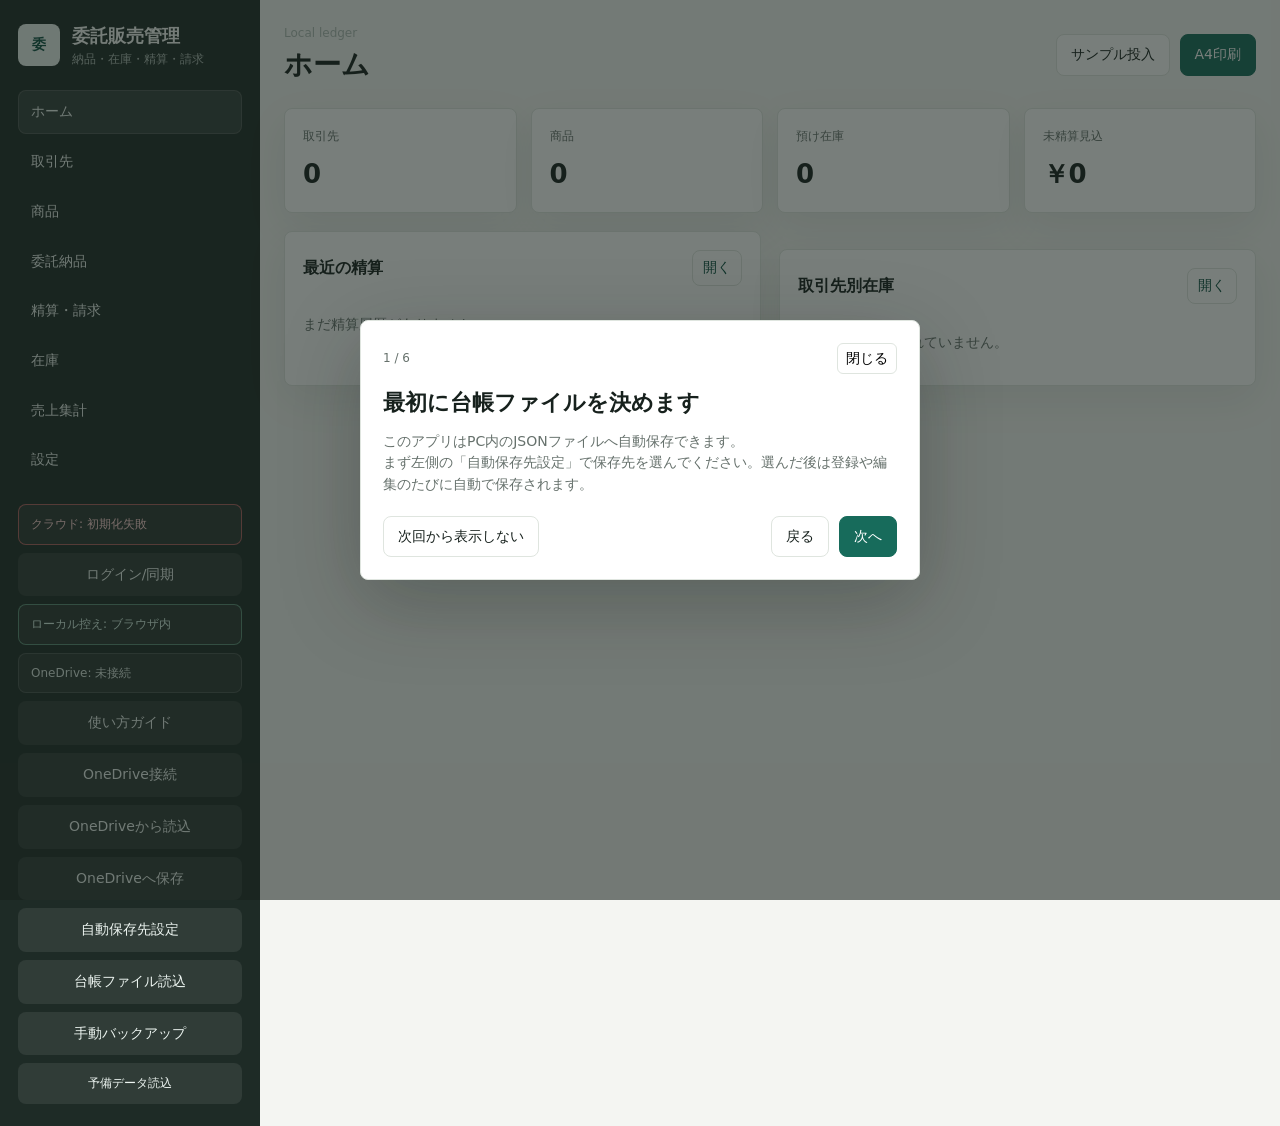
==== index.html @ bf482bab "Generalize shared account wording" ====
﻿<!doctype html>
<html lang="ja">
<head>
  <meta charset="utf-8">
  <meta name="viewport" content="width=device-width, initial-scale=1">
  <meta name="theme-color" content="#1e2b26">
  <meta name="apple-mobile-web-app-capable" content="yes">
  <meta name="apple-mobile-web-app-status-bar-style" content="black-translucent">
  <meta name="apple-mobile-web-app-title" content="委託販売管理">
  <meta name="format-detection" content="telephone=no">
  <title>委託販売管理・精算請求システム</title>
  <link rel="manifest" href="manifest.webmanifest">
  <link rel="icon" href="icon.svg" type="image/svg+xml">
  <link rel="stylesheet" href="styles.css">
</head>
<body>
  <div id="cloudAuthPanel" class="auth-shell" hidden>
    <section class="auth-card">
      <div class="auth-head">
        <div>
          <p class="eyebrow">Cloud ledger</p>
          <h2>クラウド台帳</h2>
        </div>
        <button id="closeCloudPanel" class="icon-action" type="button">閉じる</button>
      </div>

      <div id="supabaseConfigNotice" class="notice warning" hidden>
        Supabaseの接続先が未設定です。supabase-config.js にURLとanon keyを設定してください。
      </div>

      <div id="authSignedOut" class="auth-section">
        <p class="muted">共同利用者ごとに別々のアカウントを使い、同じ台帳を共有できます。</p>
        <label>メールアドレス<input id="authEmail" type="email" autocomplete="email" placeholder="name@example.com"></label>
        <label>パスワード<input id="authPassword" type="password" autocomplete="current-password" placeholder="8文字以上"></label>
        <div class="form-actions">
          <button id="signInSupabase" class="primary-button" type="button">ログイン</button>
          <button id="signUpSupabase" class="secondary-button" type="button">新規登録</button>
        </div>
      </div>

      <div id="authSignedIn" class="auth-section" hidden>
        <div class="cloud-account">
          <span>ログイン中</span>
          <strong id="cloudUserEmail">-</strong>
        </div>
        <label>使用する台帳<select id="workspaceSelect"></select></label>
        <div class="form-actions">
          <button id="loadCloudLedger" class="secondary-button" type="button">クラウドから読込</button>
          <button id="saveCloudLedger" class="primary-button" type="button">クラウドへ保存</button>
        </div>
        <div class="cloud-account">
          <span>参加コード</span>
          <strong id="workspaceInviteCode">-</strong>
        </div>
        <p class="field-help">共有相手は、この参加コードを入力すると同じ台帳を使えます。</p>
        <label>新しい台帳名<input id="newWorkspaceName" placeholder="委託販売台帳"></label>
        <button id="createWorkspace" class="secondary-button" type="button">台帳を作成</button>
        <label>参加コード<input id="joinWorkspaceCode" placeholder="例: A1B2C3D4E5F6"></label>
        <button id="joinWorkspace" class="secondary-button" type="button">台帳に参加</button>
        <button id="signOutSupabase" class="text-button" type="button">ログアウト</button>
      </div>
    </section>
  </div>

  <div class="app-shell">
    <aside class="sidebar">
      <div class="brand">
        <div class="brand-mark">委</div>
        <div>
          <h1>委託販売管理</h1>
          <p>納品・在庫・精算・請求</p>
        </div>
      </div>
      <nav class="nav" aria-label="メインメニュー">
        <button class="nav-item active" data-view="dashboard">ホーム</button>
        <button class="nav-item" data-view="partners">取引先</button>
        <button class="nav-item" data-view="products">商品</button>
        <button class="nav-item" data-view="deliveries">委託納品</button>
        <button class="nav-item" data-view="settlements">精算・請求</button>
        <button class="nav-item" data-view="inventory">在庫</button>
        <button class="nav-item" data-view="reports">売上集計</button>
        <button class="nav-item" data-view="settings">設定</button>
      </nav>
      <div class="side-actions">
        <div id="supabaseStatus" class="cloud-status">クラウド: 未設定</div>
        <button id="openCloudPanel" class="ghost-button">ログイン/同期</button>
        <div id="autoSaveStatus" class="save-status">自動保存: 未設定</div>
        <div id="oneDriveStatus" class="cloud-status">OneDrive: 未接続</div>
        <button id="showGuide" class="ghost-button">使い方ガイド</button>
        <button id="connectOneDrive" class="ghost-button">OneDrive接続</button>
        <button id="loadOneDrive" class="ghost-button">OneDriveから読込</button>
        <button id="saveOneDrive" class="ghost-button">OneDriveへ保存</button>
        <button id="chooseAutoSaveFile" class="ghost-button">自動保存先設定</button>
        <button id="openLedgerFile" class="ghost-button">台帳ファイル読込</button>
        <button id="exportData" class="ghost-button">手動バックアップ</button>
        <label class="ghost-button file-button">
          予備データ読込
          <input id="importData" type="file" accept="application/json">
        </label>
      </div>
    </aside>

    <main class="workspace">
      <header class="topbar">
        <div>
          <p class="eyebrow">Local ledger</p>
          <h2 id="viewTitle">ホーム</h2>
        </div>
        <div class="top-actions">
          <button id="seedData" class="secondary-button">サンプル投入</button>
          <button id="printCurrent" class="primary-button">A4印刷</button>
        </div>
      </header>

      <section id="setupPrompt" class="setup-prompt" hidden>
        <div>
          <strong>台帳ファイルの自動保存先が未設定です</strong>
          <p>実運用前に保存先JSONを設定すると、登録・編集のたびにローカルファイルへ自動保存されます。</p>
        </div>
        <div class="setup-actions">
          <button id="setupAutoSaveFile" class="primary-button">保存先を設定</button>
          <button id="dismissSetupPrompt" class="secondary-button">あとで</button>
        </div>
      </section>

      <section id="dashboard" class="view active">
        <div class="stats-grid">
          <article class="metric">
            <span>取引先</span>
            <strong id="statPartners">0</strong>
          </article>
          <article class="metric">
            <span>商品</span>
            <strong id="statProducts">0</strong>
          </article>
          <article class="metric">
            <span>預け在庫</span>
            <strong id="statInventory">0</strong>
          </article>
          <article class="metric">
            <span>未精算見込</span>
            <strong id="statRevenue">¥0</strong>
          </article>
        </div>
        <div class="two-column">
          <section class="panel">
            <div class="panel-head">
              <h3>最近の精算</h3>
              <button class="text-button" data-view-link="settlements">開く</button>
            </div>
            <div id="recentSettlements" class="list"></div>
          </section>
          <section class="panel">
            <div class="panel-head">
              <h3>取引先別在庫</h3>
              <button class="text-button" data-view-link="inventory">開く</button>
            </div>
            <div id="partnerInventorySummary" class="list"></div>
          </section>
        </div>
      </section>

      <section id="partners" class="view">
        <div class="split">
          <form id="partnerForm" class="panel form-panel">
            <h3>取引先登録</h3>
            <input type="hidden" name="id">
            <label>取引先名<input name="name" required></label>
            <label>担当者名<input name="person"></label>
            <label>住所<textarea name="address" rows="2"></textarea></label>
            <div class="form-row">
              <label>電話番号<input name="phone"></label>
              <label>メール<input name="email" type="email"></label>
            </div>
            <div class="form-row">
              <label>締日<input name="closingDay" placeholder="末日 / 20日"></label>
              <label>支払条件<input name="paymentTerms" placeholder="翌月末振込"></label>
            </div>
            <div class="form-row">
              <label>手数料率(%)<input name="commissionRate" type="number" min="0" max="100" step="0.1" value="30"></label>
              <label>掛率(%)<input name="wholesaleRate" type="number" min="0" max="100" step="0.1"></label>
            </div>
            <label>備考<textarea name="notes" rows="2"></textarea></label>
            <div class="form-actions">
              <button type="button" class="secondary-button" data-reset-form="partnerForm">新規</button>
              <button class="primary-button">保存</button>
            </div>
          </form>
          <section class="panel">
            <div class="panel-head">
              <h3>取引先一覧</h3>
              <input id="partnerSearch" class="search" placeholder="検索">
            </div>
            <div id="partnerList" class="table-wrap"></div>
          </section>
        </div>
      </section>

      <section id="products" class="view">
        <div class="split">
          <form id="productForm" class="panel form-panel">
            <h3>商品登録</h3>
            <input type="hidden" name="id">
            <label>商品ID<input name="sku" required></label>
            <label>商品名<input name="name" required></label>
            <div class="form-row">
              <label>カテゴリ<input name="category"></label>
              <label>販売価格<input name="price" type="number" min="0" step="1" required></label>
            </div>
            <div class="form-row">
              <label>税区分
                <select name="taxType">
                  <option value="taxable">課税 10%</option>
                  <option value="reduced">軽減 8%</option>
                  <option value="exempt">非課税</option>
                </select>
              </label>
              <label>原価<input name="cost" type="number" min="0" step="1"></label>
            </div>
            <div class="form-row">
              <label>手数料率(%)<input name="commissionRate" type="number" min="0" max="100" step="0.1"></label>
              <label>掛率(%)<input name="wholesaleRate" type="number" min="0" max="100" step="0.1"></label>
            </div>
            <label>商品画像<input name="image" type="file" accept="image/*"></label>
            <img id="productImagePreview" class="image-preview" alt="">
            <label>備考<textarea name="notes" rows="2"></textarea></label>
            <div class="form-actions">
              <button type="button" class="secondary-button" data-reset-form="productForm">新規</button>
              <button class="primary-button">保存</button>
            </div>
          </form>
          <section class="panel">
            <div class="panel-head">
              <h3>商品一覧</h3>
              <input id="productSearch" class="search" placeholder="検索">
            </div>
            <div id="productList" class="table-wrap"></div>
          </section>
        </div>
      </section>

      <section id="deliveries" class="view">
        <div class="panel">
          <div class="panel-head">
            <h3>委託納品登録</h3>
            <button id="addDeliveryLine" class="secondary-button">行追加</button>
          </div>
          <form id="deliveryForm">
            <div class="form-row wide">
              <label>納品日<input name="date" type="date" required></label>
              <label>取引先<select name="partnerId" required></select></label>
              <label>納品書番号<input name="number" readonly></label>
            </div>
            <div id="deliveryLines" class="entry-lines"></div>
            <label>備考<textarea name="notes" rows="2"></textarea></label>
            <div class="form-actions">
              <button type="button" id="resetDelivery" class="secondary-button">入力クリア</button>
              <button class="primary-button">納品登録</button>
            </div>
          </form>
        </div>
        <section class="panel">
          <div class="panel-head">
            <h3>納品履歴</h3>
          </div>
          <div id="deliveryHistory" class="table-wrap"></div>
        </section>
      </section>

      <section id="settlements" class="view">
        <div class="panel">
          <div class="panel-head">
            <h3>精算登録</h3>
            <button id="buildSettlement" class="secondary-button">在庫読込</button>
          </div>
          <form id="settlementForm">
            <div class="form-row wide">
              <label>精算日<input name="date" type="date" required></label>
              <label>取引先<select name="partnerId" required></select></label>
              <label>精算期間開始<input name="periodStart" type="date"></label>
              <label>精算期間終了<input name="periodEnd" type="date"></label>
            </div>
            <div class="form-row wide">
              <label>精算書番号<input name="settlementNumber" readonly></label>
              <label>請求書番号<input name="invoiceNumber" readonly></label>
            </div>
            <div id="settlementLines" class="table-wrap editable-table"></div>
            <label>備考<textarea name="notes" rows="2"></textarea></label>
            <div class="totals">
              <span>販売金額 <strong id="settleGross">¥0</strong></span>
              <span>手数料 <strong id="settleCommission">¥0</strong></span>
              <span>消費税 <strong id="settleTax">¥0</strong></span>
              <span>合計請求額 <strong id="settleTotal">¥0</strong></span>
            </div>
            <div class="form-actions">
              <button type="button" id="resetSettlement" class="secondary-button">入力クリア</button>
              <button class="primary-button">精算登録</button>
            </div>
          </form>
        </div>
        <section class="panel">
          <div class="panel-head">
            <h3>精算・請求履歴</h3>
          </div>
          <div id="settlementHistory" class="table-wrap"></div>
        </section>
      </section>

      <section id="inventory" class="view">
        <div class="panel">
          <div class="panel-head">
            <h3>現在在庫</h3>
            <div class="segmented">
              <button class="active" data-inventory-mode="partner">取引先別</button>
              <button data-inventory-mode="product">商品別</button>
              <button data-inventory-mode="stale">長期滞留</button>
            </div>
          </div>
          <div id="inventoryTable" class="table-wrap"></div>
        </div>
      </section>

      <section id="reports" class="view">
        <div class="stats-grid">
          <article class="metric"><span>累計販売金額</span><strong id="reportGross">¥0</strong></article>
          <article class="metric"><span>累計請求額</span><strong id="reportTotal">¥0</strong></article>
          <article class="metric"><span>累計販売数</span><strong id="reportUnits">0</strong></article>
          <article class="metric"><span>平均手数料率</span><strong id="reportRate">0%</strong></article>
        </div>
        <div class="two-column">
          <section class="panel">
            <h3>取引先別売上</h3>
            <div id="partnerSales" class="table-wrap"></div>
          </section>
          <section class="panel">
            <h3>商品別売上</h3>
            <div id="productSales" class="table-wrap"></div>
          </section>
        </div>
      </section>

      <section id="settings" class="view">
        <form id="settingsForm" class="panel form-panel settings-panel">
          <h3>自社・帳票設定</h3>
          <label>屋号・会社名<input name="companyName"></label>
          <label>住所<textarea name="companyAddress" rows="2"></textarea></label>
          <div class="form-row">
            <label>電話番号<input name="companyPhone"></label>
            <label>メール<input name="companyEmail" type="email"></label>
          </div>
          <div class="form-row">
            <label>インボイス登録番号<input name="invoiceRegistration"></label>
            <label>消費税率(%)<input name="taxRate" type="number" min="0" step="0.1"></label>
          </div>
          <label>振込先<textarea name="bankInfo" rows="3"></textarea></label>
          <label>帳票備考<textarea name="documentNote" rows="2"></textarea></label>
          <h3>OneDrive同期設定</h3>
          <label>Microsoft アプリケーションID<input name="oneDriveClientId" placeholder="Azure / Entra の Application (client) ID"></label>
          <label>OneDrive台帳ファイル名<input name="oneDriveFileName" placeholder="委託販売管理_台帳.json"></label>
          <label class="checkbox-label">
            <input name="oneDriveAutoSync" type="checkbox">
            <span>保存時にOneDriveへ自動アップロードする</span>
          </label>
          <p class="field-help">OneDrive同期は、HTTPSで公開したURL、またはlocalhostで開いた場合に利用できます。権限は OneDrive のアプリ専用フォルダに限定します。</p>
          <div class="form-actions">
            <button class="primary-button">設定保存</button>
          </div>
        </form>
      </section>
    </main>
  </div>

  <div id="printArea" aria-hidden="true"></div>
  <div id="onboarding" class="onboarding" hidden role="dialog" aria-modal="true" aria-labelledby="onboardingTitle">
    <div class="onboarding-card">
      <div class="onboarding-head">
        <span id="onboardingStepCount">1 / 6</span>
        <button id="closeOnboarding" class="icon-action" type="button">閉じる</button>
      </div>
      <h2 id="onboardingTitle">使い方ガイド</h2>
      <p id="onboardingBody"></p>
      <div class="onboarding-actions">
        <button id="skipOnboarding" class="secondary-button" type="button">次回から表示しない</button>
        <div>
          <button id="prevOnboarding" class="secondary-button" type="button">戻る</button>
          <button id="nextOnboarding" class="primary-button" type="button">次へ</button>
        </div>
      </div>
    </div>
  </div>
  <div id="toast" role="status"></div>
  <script src="https://cdn.jsdelivr.net/npm/@supabase/supabase-js@2"></script>
  <script src="supabase-config.js"></script>
  <script src="https://alcdn.msauth.net/browser/2.38.3/js/msal-browser.min.js"></script>
  <script src="app.js"></script>
</body>
</html>
---- styles.css ----
﻿:root {
  color-scheme: light;
  --bg: #f4f5f2;
  --surface: #ffffff;
  --surface-soft: #f8faf7;
  --ink: #17211d;
  --muted: #66716c;
  --line: #dfe5df;
  --accent: #176b5b;
  --accent-strong: #0d4f42;
  --gold: #b28236;
  --danger: #b33a3a;
  --shadow: 0 14px 40px rgba(31, 45, 38, 0.08);
}

* {
  box-sizing: border-box;
}

body {
  margin: 0;
  background: var(--bg);
  color: var(--ink);
  font-family: "Yu Gothic", "Meiryo", system-ui, sans-serif;
  font-size: 14px;
  line-height: 1.55;
}

button,
input,
select,
textarea {
  font: inherit;
}

button {
  cursor: pointer;
}

.app-shell {
  display: grid;
  grid-template-columns: 260px minmax(0, 1fr);
  min-height: 100vh;
}

.sidebar {
  background: #1e2b26;
  color: #f7fbf8;
  padding: 22px 18px;
  display: flex;
  flex-direction: column;
  gap: 22px;
}

.brand {
  display: flex;
  align-items: center;
  gap: 12px;
}

.brand-mark {
  width: 42px;
  height: 42px;
  display: grid;
  place-items: center;
  background: #e9f2ee;
  color: var(--accent-strong);
  font-weight: 800;
  border-radius: 8px;
}

.brand h1,
.brand p,
.topbar h2,
.topbar p,
.panel h3 {
  margin: 0;
}

.brand h1 {
  font-size: 18px;
}

.brand p,
.eyebrow {
  color: #aebbb5;
  font-size: 12px;
}

.nav {
  display: grid;
  gap: 6px;
}

.nav-item,
.ghost-button {
  border: 1px solid transparent;
  background: transparent;
  color: #edf5f1;
  text-align: left;
  padding: 10px 12px;
  border-radius: 8px;
}

.nav-item:hover,
.nav-item.active {
  background: rgba(255, 255, 255, 0.1);
  border-color: rgba(255, 255, 255, 0.12);
}

.side-actions {
  margin-top: auto;
  display: grid;
  gap: 8px;
}

.ghost-button {
  text-align: center;
  background: rgba(255, 255, 255, 0.08);
}

.save-status {
  padding: 10px 12px;
  border: 1px solid rgba(255, 255, 255, 0.14);
  border-radius: 8px;
  background: rgba(255, 255, 255, 0.06);
  color: #dce8e2;
  font-size: 12px;
}

.save-status.ready {
  border-color: rgba(133, 210, 176, 0.55);
  color: #d9f4e8;
}

.save-status.warning {
  border-color: rgba(242, 187, 94, 0.65);
  color: #ffe4b5;
}

.cloud-status {
  padding: 10px 12px;
  border: 1px solid rgba(255, 255, 255, 0.14);
  border-radius: 8px;
  background: rgba(255, 255, 255, 0.06);
  color: #dce8e2;
  font-size: 12px;
}

.cloud-status.ready {
  border-color: rgba(133, 210, 176, 0.55);
  color: #d9f4e8;
}

.cloud-status.warning {
  border-color: rgba(242, 187, 94, 0.65);
  color: #ffe4b5;
}

.cloud-status.error {
  border-color: rgba(230, 115, 115, 0.7);
  color: #ffd2d2;
}

.checkbox-label {
  display: flex;
  align-items: center;
  gap: 8px;
  color: var(--ink);
  font-size: 13px;
}

.checkbox-label input {
  width: auto;
}

.field-help {
  margin: 0;
  color: var(--muted);
  font-size: 12px;
}
.file-button input {
  display: none;
}

.workspace {
  padding: 24px;
  min-width: 0;
}

.topbar {
  display: flex;
  justify-content: space-between;
  align-items: center;
  gap: 16px;
  margin-bottom: 22px;
}

.topbar h2 {
  font-size: 28px;
}

.top-actions,
.form-actions,
.panel-head,
.totals,
.segmented {
  display: flex;
  align-items: center;
  gap: 10px;
  flex-wrap: wrap;
}

.primary-button,
.secondary-button,
.text-button {
  border: 1px solid var(--line);
  border-radius: 8px;
  padding: 9px 14px;
  background: var(--surface);
  color: var(--ink);
}

.primary-button {
  background: var(--accent);
  color: #fff;
  border-color: var(--accent);
}

.primary-button:hover {
  background: var(--accent-strong);
}

.secondary-button:hover,
.text-button:hover {
  border-color: var(--accent);
}

.text-button {
  padding: 6px 10px;
  color: var(--accent-strong);
}

.view {
  display: none;
}

.view.active {
  display: block;
}

.setup-prompt {
  display: flex;
  justify-content: space-between;
  align-items: center;
  gap: 16px;
  margin-bottom: 18px;
  padding: 16px 18px;
  border: 1px solid #e8c472;
  border-left: 5px solid var(--gold);
  border-radius: 8px;
  background: #fff8e8;
  box-shadow: var(--shadow);
}

.setup-prompt[hidden] {
  display: none;
}

.setup-prompt strong {
  display: block;
  margin-bottom: 4px;
}

.setup-prompt p {
  margin: 0;
  color: var(--muted);
}

.setup-actions {
  display: flex;
  gap: 10px;
  flex-wrap: wrap;
  justify-content: flex-end;
}

.stats-grid {
  display: grid;
  grid-template-columns: repeat(4, minmax(0, 1fr));
  gap: 14px;
  margin-bottom: 18px;
}

.metric,
.panel {
  background: var(--surface);
  border: 1px solid var(--line);
  border-radius: 8px;
  box-shadow: var(--shadow);
}

.metric {
  padding: 18px;
}

.metric span {
  display: block;
  color: var(--muted);
  font-size: 12px;
}

.metric strong {
  display: block;
  margin-top: 8px;
  font-size: 26px;
}

.panel {
  padding: 18px;
  min-width: 0;
}

.panel + .panel {
  margin-top: 18px;
}

.panel-head {
  justify-content: space-between;
  margin-bottom: 14px;
}

.two-column,
.split {
  display: grid;
  grid-template-columns: minmax(0, 1fr) minmax(0, 1fr);
  gap: 18px;
}

.split {
  grid-template-columns: 420px minmax(0, 1fr);
}

.form-panel,
.settings-panel {
  align-self: start;
}

form {
  display: grid;
  gap: 12px;
}

label {
  display: grid;
  gap: 5px;
  color: var(--muted);
  font-size: 12px;
}

input,
select,
textarea {
  width: 100%;
  border: 1px solid var(--line);
  border-radius: 8px;
  padding: 9px 10px;
  background: #fff;
  color: var(--ink);
}

textarea {
  resize: vertical;
}

.form-row {
  display: grid;
  grid-template-columns: repeat(2, minmax(0, 1fr));
  gap: 10px;
}

.form-row.wide {
  grid-template-columns: repeat(4, minmax(0, 1fr));
}

.search {
  max-width: 240px;
}

.table-wrap {
  overflow-x: auto;
}

table {
  width: 100%;
  border-collapse: collapse;
  min-width: 720px;
}

th,
td {
  border-bottom: 1px solid var(--line);
  padding: 9px 8px;
  text-align: left;
  vertical-align: top;
}

th {
  color: var(--muted);
  font-size: 12px;
  background: var(--surface-soft);
}

td.numeric,
th.numeric {
  text-align: right;
}

.row-actions {
  display: flex;
  gap: 6px;
  justify-content: flex-end;
}

.icon-action {
  border: 1px solid var(--line);
  background: #fff;
  border-radius: 6px;
  padding: 4px 8px;
  white-space: nowrap;
}

.icon-action.danger {
  color: var(--danger);
}

.entry-lines {
  display: grid;
  gap: 8px;
}

.entry-line {
  display: grid;
  grid-template-columns: minmax(180px, 1fr) 110px 120px 1fr 44px;
  gap: 8px;
  align-items: end;
  padding: 10px;
  background: var(--surface-soft);
  border: 1px solid var(--line);
  border-radius: 8px;
}

.editable-table input {
  min-width: 72px;
  padding: 6px 8px;
}

.totals {
  justify-content: flex-end;
  padding: 12px;
  background: var(--surface-soft);
  border-radius: 8px;
}

.totals span {
  color: var(--muted);
}

.totals strong {
  color: var(--ink);
  margin-left: 5px;
}

.segmented {
  gap: 0;
  border: 1px solid var(--line);
  border-radius: 8px;
  overflow: hidden;
}

.segmented button {
  border: 0;
  border-left: 1px solid var(--line);
  background: #fff;
  padding: 8px 12px;
}

.segmented button:first-child {
  border-left: 0;
}

.segmented button.active {
  background: var(--accent);
  color: #fff;
}

.list {
  display: grid;
  gap: 8px;
}

.list-item {
  display: flex;
  justify-content: space-between;
  gap: 12px;
  padding: 10px;
  background: var(--surface-soft);
  border-radius: 8px;
}

.muted {
  color: var(--muted);
}

.image-preview {
  display: none;
  width: 100%;
  max-height: 160px;
  object-fit: contain;
  border: 1px solid var(--line);
  border-radius: 8px;
}

#toast {
  position: fixed;
  right: 20px;
  bottom: 20px;
  padding: 11px 14px;
  background: #1e2b26;
  color: #fff;
  border-radius: 8px;
  box-shadow: var(--shadow);
  opacity: 0;
  transform: translateY(10px);
  pointer-events: none;
  transition: 0.2s ease;
  z-index: 10;
}

#toast.show {
  opacity: 1;
  transform: translateY(0);
}

#printArea {
  display: none;
}


.auth-shell {
  position: fixed;
  inset: 0;
  z-index: 35;
  display: grid;
  place-items: center;
  padding: 20px;
  background: rgba(23, 33, 29, 0.58);
}

.auth-shell[hidden] {
  display: none;
}

.auth-card {
  width: min(620px, 100%);
  max-height: calc(100vh - 40px);
  overflow: auto;
  background: #fff;
  border: 1px solid var(--line);
  border-radius: 8px;
  box-shadow: 0 22px 80px rgba(20, 30, 25, 0.28);
  padding: 22px;
}

.auth-head,
.cloud-account {
  display: flex;
  align-items: center;
  justify-content: space-between;
  gap: 12px;
}

.auth-head {
  margin-bottom: 16px;
}

.auth-head h2 {
  margin: 0;
  font-size: 24px;
}

.auth-section {
  display: grid;
  gap: 12px;
}

.notice {
  padding: 12px 14px;
  border: 1px solid var(--line);
  border-radius: 8px;
  background: var(--surface-soft);
}

.notice.warning {
  border-color: #e8c472;
  background: #fff8e8;
}

.cloud-account {
  padding: 12px;
  border: 1px solid var(--line);
  border-radius: 8px;
  background: var(--surface-soft);
}

.cloud-account span {
  color: var(--muted);
}

.onboarding {
  position: fixed;
  inset: 0;
  z-index: 20;
  display: grid;
  place-items: center;
  padding: 20px;
  background: rgba(23, 33, 29, 0.58);
}

.onboarding[hidden] {
  display: none;
}

.onboarding-card {
  width: min(560px, 100%);
  background: #fff;
  border: 1px solid var(--line);
  border-radius: 8px;
  box-shadow: 0 22px 80px rgba(20, 30, 25, 0.28);
  padding: 22px;
}

.onboarding-head,
.onboarding-actions,
.onboarding-actions > div {
  display: flex;
  align-items: center;
  gap: 10px;
}

.onboarding-head {
  justify-content: space-between;
  margin-bottom: 12px;
}

.onboarding-head span {
  color: var(--muted);
  font-size: 12px;
}

.onboarding-card h2 {
  margin: 0 0 10px;
  font-size: 22px;
}

.onboarding-card p {
  margin: 0;
  color: var(--muted);
  white-space: pre-wrap;
}

.onboarding-actions {
  justify-content: space-between;
  margin-top: 20px;
}

.document {
  width: 210mm;
  min-height: 297mm;
  padding: 16mm;
  background: #fff;
  color: #111;
  font-family: "Yu Gothic", "Meiryo", sans-serif;
}

.doc-head {
  display: flex;
  justify-content: space-between;
  gap: 20px;
  border-bottom: 2px solid #111;
  padding-bottom: 12px;
}

.doc-title {
  font-size: 22px;
  letter-spacing: 0;
  margin: 0 0 14px;
}

.doc-meta {
  min-width: 70mm;
  font-size: 12px;
}

.doc-parties {
  display: grid;
  grid-template-columns: 1fr 1fr;
  gap: 20px;
  margin: 18px 0;
}

.doc-total {
  border: 2px solid #111;
  padding: 10px 12px;
  font-size: 18px;
  font-weight: 700;
  margin: 12px 0;
}

.doc-table {
  min-width: 0;
  font-size: 11px;
}

.doc-table th,
.doc-table td {
  border: 1px solid #333;
  padding: 5px;
}

.doc-note {
  white-space: pre-wrap;
  border: 1px solid #888;
  padding: 8px;
  min-height: 22mm;
  margin-top: 12px;
  font-size: 12px;
}

@media (max-width: 980px) {
  .app-shell {
    grid-template-columns: 1fr;
  }

  .sidebar {
    position: static;
  }

  .nav {
    grid-template-columns: repeat(4, minmax(0, 1fr));
  }

  .stats-grid,
  .two-column,
  .split {
    grid-template-columns: 1fr;
  }

  .setup-prompt {
    align-items: stretch;
    flex-direction: column;
  }

  .onboarding-actions {
    align-items: stretch;
    flex-direction: column-reverse;
  }

  .onboarding-actions > div {
    justify-content: flex-end;
  }

  .form-row,
  .form-row.wide,
  .entry-line {
    grid-template-columns: 1fr;
  }
}


@media (max-width: 720px) {
  body {
    font-size: 16px;
    line-height: 1.6;
    -webkit-text-size-adjust: 100%;
  }

  .app-shell {
    min-height: auto;
  }

  .sidebar {
    padding: 16px 14px 14px;
    gap: 16px;
  }

  .brand {
    gap: 10px;
  }

  .brand-mark {
    width: 40px;
    height: 40px;
    flex: 0 0 auto;
    font-size: 17px;
  }

  .brand h1 {
    font-size: 19px;
  }

  .brand p,
  .eyebrow {
    font-size: 13px;
  }

  .nav {
    grid-template-columns: repeat(2, minmax(0, 1fr));
    gap: 8px;
  }

  .nav-item,
  .ghost-button {
    display: flex;
    align-items: center;
    justify-content: center;
    min-height: 46px;
    padding: 12px 10px;
    font-size: 15px;
    font-weight: 700;
    text-align: center;
    touch-action: manipulation;
  }

  .side-actions {
    grid-template-columns: repeat(2, minmax(0, 1fr));
    gap: 8px;
  }

  .save-status,
  .cloud-status {
    grid-column: 1 / -1;
    padding: 11px 12px;
    font-size: 13px;
  }

  .workspace {
    padding: 16px 12px 24px;
  }

  .topbar {
    align-items: stretch;
    flex-direction: column;
    gap: 12px;
    margin-bottom: 16px;
  }

  .topbar h2 {
    font-size: 26px;
  }

  .top-actions,
  .form-actions,
  .setup-actions {
    display: grid;
    grid-template-columns: repeat(2, minmax(0, 1fr));
    gap: 8px;
    width: 100%;
  }

  .top-actions button,
  .form-actions button,
  .setup-actions button,
  .panel-head > button {
    width: 100%;
  }

  .primary-button,
  .secondary-button,
  .text-button,
  .icon-action,
  .segmented button {
    min-height: 44px;
    padding: 11px 14px;
    font-size: 15px;
    touch-action: manipulation;
  }

  .text-button {
    padding: 10px 12px;
  }

  .stats-grid {
    grid-template-columns: repeat(2, minmax(0, 1fr));
    gap: 10px;
    margin-bottom: 14px;
  }

  .metric {
    padding: 14px;
  }

  .metric span {
    font-size: 13px;
  }

  .metric strong {
    margin-top: 4px;
    font-size: 24px;
  }

  .panel {
    padding: 14px 12px;
  }

  .panel + .panel {
    margin-top: 14px;
  }

  .panel-head {
    align-items: stretch;
    flex-direction: column;
    gap: 10px;
  }

  .panel h3,
  .panel-head h3 {
    font-size: 18px;
  }

  .search {
    width: 100%;
    max-width: none;
  }

  form {
    gap: 14px;
  }

  label {
    gap: 6px;
    font-size: 13px;
  }

  input,
  select,
  textarea {
    min-height: 46px;
    padding: 11px 12px;
    font-size: 16px;
  }

  textarea {
    min-height: 82px;
  }

  .checkbox-label {
    align-items: flex-start;
    font-size: 15px;
  }

  .checkbox-label input {
    width: 20px;
    height: 20px;
    margin-top: 2px;
  }

  .entry-lines {
    gap: 10px;
  }

  .entry-line {
    gap: 10px;
    padding: 12px;
  }

  .entry-line > button {
    width: 100%;
  }

  .table-wrap {
    margin-inline: -2px;
    padding-bottom: 4px;
  }

  table {
    min-width: 640px;
  }

  th,
  td {
    padding: 11px 10px;
    font-size: 14px;
  }

  th {
    font-size: 13px;
  }

  .row-actions {
    justify-content: flex-start;
    flex-wrap: wrap;
  }

  .icon-action {
    min-width: 44px;
    border-radius: 8px;
  }

  .editable-table input {
    min-width: 84px;
    min-height: 42px;
    padding: 9px 10px;
    font-size: 16px;
  }

  .totals {
    align-items: stretch;
    flex-direction: column;
    gap: 6px;
    font-size: 15px;
  }

  .totals span {
    display: flex;
    justify-content: space-between;
    gap: 12px;
  }

  .totals strong {
    margin-left: 0;
  }

  .segmented {
    display: grid;
    grid-template-columns: repeat(3, minmax(0, 1fr));
    width: 100%;
  }

  .segmented button {
    padding: 10px 8px;
    font-size: 14px;
  }

  .list-item {
    align-items: stretch;
    flex-direction: column;
    gap: 6px;
    padding: 12px;
    font-size: 15px;
  }

  .onboarding {
    align-items: end;
    padding: 12px;
  }

  .onboarding-card {
    max-height: calc(100vh - 24px);
    overflow: auto;
    padding: 18px 16px;
  }

  .onboarding-head span {
    font-size: 13px;
  }

  .onboarding-card h2 {
    font-size: 22px;
  }

  .onboarding-card p {
    font-size: 15px;
  }

  #toast {
    right: 12px;
    bottom: 14px;
    left: 12px;
    padding: 13px 14px;
    font-size: 15px;
    text-align: center;
  }
}

@media (max-width: 380px) {
  .top-actions,
  .form-actions,
  .setup-actions,
  .side-actions {
    grid-template-columns: 1fr;
  }
}



@media (max-width: 980px), (hover: none) and (pointer: coarse) {
  body {
    padding-bottom: calc(76px + env(safe-area-inset-bottom));
    font-size: 17px;
    line-height: 1.65;
    -webkit-text-size-adjust: 100%;
  }

  .app-shell {
    display: block;
    min-height: auto;
  }

  .sidebar {
    position: static;
    display: grid;
    gap: 8px;
    padding: 12px 14px 10px;
  }

  .brand {
    gap: 10px;
    min-height: 40px;
  }

  .brand-mark {
    width: 38px;
    height: 38px;
    flex: 0 0 auto;
    font-size: 17px;
    border-radius: 8px;
  }

  .brand h1 {
    font-size: 17px;
    line-height: 1.2;
  }

  .brand p,
  .eyebrow {
    display: none;
  }

  .side-actions {
    display: block;
    margin-top: 0;
  }

  .side-actions > * {
    display: none !important;
  }

  .side-actions #supabaseStatus,
  .side-actions #googleDriveStatus,
  .side-actions #autoSaveStatus,
  .side-actions #oneDriveStatus,
  .side-actions #openCloudPanel {
    display: flex !important;
    align-items: center;
    width: 100%;
    min-height: 34px;
    padding: 7px 10px;
    overflow: hidden;
    border-radius: 8px;
    font-size: 12px;
    line-height: 1.35;
    text-overflow: ellipsis;
    white-space: nowrap;
  }

  .side-actions #openCloudPanel {
    justify-content: center;
    margin-top: 8px;
    font-weight: 700;
  }

  .nav {
    position: fixed;
    right: 0;
    bottom: 0;
    left: 0;
    z-index: 30;
    display: flex;
    gap: 8px;
    padding: 8px 10px calc(8px + env(safe-area-inset-bottom));
    overflow-x: auto;
    background: rgba(30, 43, 38, 0.98);
    border-top: 1px solid rgba(255, 255, 255, 0.12);
    box-shadow: 0 -14px 34px rgba(18, 29, 24, 0.22);
    scrollbar-width: none;
    -webkit-overflow-scrolling: touch;
  }

  .nav::-webkit-scrollbar {
    display: none;
  }

  .nav-item {
    display: flex;
    align-items: center;
    justify-content: center;
    flex: 0 0 92px;
    min-height: 48px;
    padding: 7px 8px;
    border-radius: 10px;
    font-size: 14px;
    font-weight: 700;
    line-height: 1.2;
    text-align: center;
    white-space: nowrap;
    touch-action: manipulation;
  }

  .nav-item.active {
    background: #e9f2ee;
    color: var(--accent-strong);
    border-color: transparent;
  }

  .workspace {
    padding: 18px 14px 24px;
  }

  .topbar {
    display: grid;
    grid-template-columns: 1fr;
    align-items: stretch;
    gap: 10px;
    margin-bottom: 14px;
  }

  .topbar h2 {
    font-size: 28px;
    line-height: 1.2;
  }

  .top-actions {
    display: grid;
    grid-template-columns: 1fr;
    gap: 8px;
    width: 100%;
  }

  #seedData {
    display: none;
  }

  .top-actions button,
  .form-actions button,
  .setup-actions button {
    width: 100%;
  }

  .primary-button,
  .secondary-button,
  .text-button,
  .icon-action,
  .segmented button {
    min-height: 48px;
    padding: 11px 14px;
    border-radius: 10px;
    font-size: 16px;
    touch-action: manipulation;
  }

  .stats-grid {
    grid-template-columns: 1fr;
    gap: 12px;
    margin-bottom: 16px;
  }

  .metric {
    min-height: 104px;
    padding: 18px;
  }

  .metric span {
    font-size: 15px;
  }

  .metric strong {
    margin-top: 6px;
    font-size: 34px;
    line-height: 1.15;
  }

  .two-column,
  .split,
  .form-row,
  .form-row.wide,
  .entry-line {
    grid-template-columns: 1fr;
  }

  .panel {
    padding: 17px 14px;
  }

  .panel + .panel {
    margin-top: 16px;
  }

  .panel-head {
    align-items: center;
    flex-direction: row;
    gap: 10px;
  }

  .panel h3,
  .panel-head h3 {
    font-size: 18px;
    line-height: 1.35;
  }

  .panel-head .text-button,
  .panel-head > button {
    width: auto;
    min-width: 58px;
    flex: 0 0 auto;
  }

  .search {
    width: 100%;
    max-width: none;
  }

  form {
    gap: 15px;
  }

  label {
    gap: 7px;
    font-size: 14px;
  }

  input,
  select,
  textarea {
    min-height: 50px;
    padding: 12px 13px;
    font-size: 17px;
  }

  textarea {
    min-height: 92px;
  }

  .form-actions,
  .setup-actions {
    display: grid;
    grid-template-columns: 1fr;
    gap: 9px;
    width: 100%;
  }

  .entry-lines {
    gap: 12px;
  }

  .entry-line {
    gap: 12px;
    padding: 13px;
  }

  .entry-line > button {
    width: 100%;
  }

  .table-wrap {
    overflow-x: auto;
    -webkit-overflow-scrolling: touch;
  }

  table {
    min-width: 700px;
  }

  th,
  td {
    padding: 12px 10px;
    font-size: 15px;
  }

  th {
    font-size: 14px;
  }

  .row-actions {
    justify-content: flex-start;
    flex-wrap: wrap;
  }

  .icon-action {
    min-width: 48px;
  }

  .editable-table input {
    min-width: 92px;
    min-height: 46px;
    padding: 10px 11px;
    font-size: 17px;
  }

  .totals {
    align-items: stretch;
    flex-direction: column;
    gap: 8px;
    font-size: 16px;
  }

  .totals span {
    display: flex;
    justify-content: space-between;
    gap: 12px;
  }

  .totals strong {
    margin-left: 0;
  }

  .segmented {
    display: grid;
    grid-template-columns: 1fr;
    width: 100%;
  }

  .segmented button {
    border-left: 0;
    border-top: 1px solid var(--line);
    font-size: 16px;
  }

  .segmented button:first-child {
    border-top: 0;
  }

  .list-item {
    align-items: stretch;
    flex-direction: column;
    gap: 7px;
    padding: 13px;
    font-size: 16px;
  }

  .onboarding {
    align-items: end;
    padding: 12px;
  }

  .onboarding-card {
    max-height: calc(100vh - 24px);
    overflow: auto;
    padding: 20px 17px;
  }

  .onboarding-card h2 {
    font-size: 23px;
  }

  .onboarding-card p {
    font-size: 16px;
  }

  #toast {
    right: 12px;
    bottom: calc(92px + env(safe-area-inset-bottom));
    left: 12px;
    padding: 14px;
    font-size: 16px;
    text-align: center;
  }
}


@media (max-width: 980px), (hover: none) and (pointer: coarse) {
  body {
    font-size: 20px;
    line-height: 1.65;
  }

  .sidebar {
    gap: 10px;
    padding: 14px 14px 12px;
  }

  .brand-mark {
    width: 44px;
    height: 44px;
    font-size: 20px;
  }

  .brand h1 {
    font-size: 20px;
  }

  .side-actions #supabaseStatus,
  .side-actions #googleDriveStatus,
  .side-actions #autoSaveStatus,
  .side-actions #oneDriveStatus,
  .side-actions #openCloudPanel {
    min-height: 50px;
    padding: 12px 14px;
    font-size: 18px;
    line-height: 1.35;
  }

  .side-actions #openCloudPanel {
    margin-top: 10px;
  }

  .workspace {
    padding: 22px 16px 30px;
  }

  .topbar {
    gap: 12px;
    margin-bottom: 18px;
  }

  .topbar h2 {
    font-size: 36px;
    line-height: 1.15;
  }

  .primary-button,
  .secondary-button,
  .text-button,
  .icon-action,
  .segmented button,
  .ghost-button {
    min-height: 60px;
    padding: 14px 18px;
    border-radius: 12px;
    font-size: 20px;
    font-weight: 700;
  }

  .nav {
    gap: 10px;
    padding: 10px 12px calc(10px + env(safe-area-inset-bottom));
  }

  .nav-item {
    flex-basis: 118px;
    min-height: 60px;
    padding: 10px 12px;
    border-radius: 12px;
    font-size: 18px;
    line-height: 1.2;
  }

  .stats-grid {
    gap: 16px;
    margin-bottom: 20px;
  }

  .metric {
    min-height: 132px;
    padding: 24px 22px;
  }

  .metric span {
    font-size: 20px;
    line-height: 1.35;
  }

  .metric strong {
    margin-top: 8px;
    font-size: 48px;
    line-height: 1.1;
  }

  .panel {
    padding: 24px 20px;
  }

  .panel + .panel {
    margin-top: 20px;
  }

  .panel-head {
    gap: 14px;
  }

  .panel h3,
  .panel-head h3 {
    font-size: 23px;
    line-height: 1.35;
  }

  .panel-head .text-button,
  .panel-head > button {
    min-width: 72px;
    min-height: 60px;
    font-size: 18px;
  }

  .auth-shell {
    place-items: end center;
    padding: 12px;
  }

  .auth-card {
    width: 100%;
    max-height: calc(100vh - 24px);
    padding: 24px 18px;
    border-radius: 14px 14px 0 0;
  }

  .auth-head h2 {
    font-size: 32px;
    line-height: 1.15;
  }

  .auth-section {
    gap: 16px;
  }

  .cloud-account {
    align-items: flex-start;
    flex-direction: column;
    font-size: 20px;
    line-height: 1.45;
  }

  .notice {
    font-size: 18px;
    line-height: 1.6;
  }

  .list,
  .list-item,
  .panel p,
  .muted,
  .field-help {
    font-size: 20px;
    line-height: 1.65;
  }

  label {
    gap: 9px;
    font-size: 18px;
  }

  input,
  select,
  textarea {
    min-height: 62px;
    padding: 15px 16px;
    border-radius: 12px;
    font-size: 20px;
  }

  textarea {
    min-height: 112px;
  }

  .form-actions,
  .setup-actions,
  .top-actions {
    gap: 12px;
  }

  .entry-line {
    gap: 14px;
    padding: 16px;
  }

  th,
  td {
    padding: 15px 12px;
    font-size: 18px;
  }

  th {
    font-size: 17px;
  }

  .editable-table input {
    min-width: 104px;
    min-height: 58px;
    padding: 13px 14px;
    font-size: 20px;
  }

  .totals {
    gap: 10px;
    font-size: 20px;
  }

  .list-item {
    gap: 10px;
    padding: 18px;
  }

  #toast {
    bottom: calc(102px + env(safe-area-inset-bottom));
    padding: 16px;
    font-size: 19px;
  }
}

@media print {
  @page {
    size: A4;
    margin: 0;
  }

  body {
    background: #fff;
  }

  .app-shell,
  #toast {
    display: none !important;
  }

  #printArea {
    display: block;
  }

  .document {
    box-shadow: none;
    page-break-after: always;
  }
}
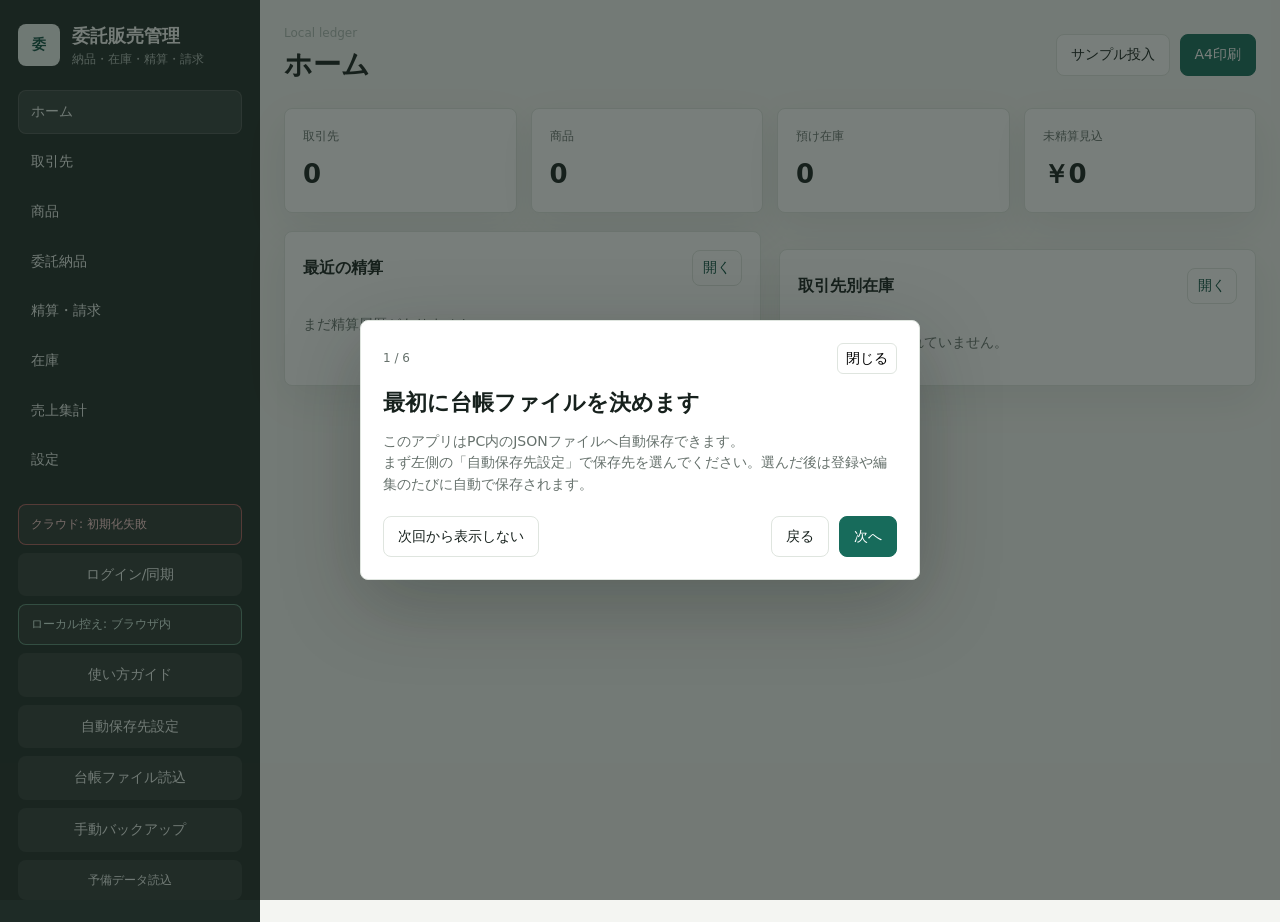
==== commit b6560ca9: "Remove OneDrive support" ====
--- a/index.html
+++ b/index.html
@@ -1,4 +1,4 @@
-﻿<!doctype html>
+<!doctype html>
 <html lang="ja">
 <head>
   <meta charset="utf-8">
@@ -85,11 +85,7 @@
         <div id="supabaseStatus" class="cloud-status">クラウド: 未設定</div>
         <button id="openCloudPanel" class="ghost-button">ログイン/同期</button>
         <div id="autoSaveStatus" class="save-status">自動保存: 未設定</div>
-        <div id="oneDriveStatus" class="cloud-status">OneDrive: 未接続</div>
         <button id="showGuide" class="ghost-button">使い方ガイド</button>
-        <button id="connectOneDrive" class="ghost-button">OneDrive接続</button>
-        <button id="loadOneDrive" class="ghost-button">OneDriveから読込</button>
-        <button id="saveOneDrive" class="ghost-button">OneDriveへ保存</button>
         <button id="chooseAutoSaveFile" class="ghost-button">自動保存先設定</button>
         <button id="openLedgerFile" class="ghost-button">台帳ファイル読込</button>
         <button id="exportData" class="ghost-button">手動バックアップ</button>
@@ -354,14 +350,6 @@
           </div>
           <label>振込先<textarea name="bankInfo" rows="3"></textarea></label>
           <label>帳票備考<textarea name="documentNote" rows="2"></textarea></label>
-          <h3>OneDrive同期設定</h3>
-          <label>Microsoft アプリケーションID<input name="oneDriveClientId" placeholder="Azure / Entra の Application (client) ID"></label>
-          <label>OneDrive台帳ファイル名<input name="oneDriveFileName" placeholder="委託販売管理_台帳.json"></label>
-          <label class="checkbox-label">
-            <input name="oneDriveAutoSync" type="checkbox">
-            <span>保存時にOneDriveへ自動アップロードする</span>
-          </label>
-          <p class="field-help">OneDrive同期は、HTTPSで公開したURL、またはlocalhostで開いた場合に利用できます。権限は OneDrive のアプリ専用フォルダに限定します。</p>
           <div class="form-actions">
             <button class="primary-button">設定保存</button>
           </div>
@@ -391,7 +379,6 @@
   <div id="toast" role="status"></div>
   <script src="https://cdn.jsdelivr.net/npm/@supabase/supabase-js@2"></script>
   <script src="supabase-config.js"></script>
-  <script src="https://alcdn.msauth.net/browser/2.38.3/js/msal-browser.min.js"></script>
   <script src="app.js"></script>
 </body>
 </html>
--- a/styles.css
+++ b/styles.css
@@ -1,4 +1,4 @@
-﻿:root {
+:root {
   color-scheme: light;
   --bg: #f4f5f2;
   --surface: #ffffff;
@@ -1148,7 +1148,6 @@
   .side-actions #supabaseStatus,
   .side-actions #googleDriveStatus,
   .side-actions #autoSaveStatus,
-  .side-actions #oneDriveStatus,
   .side-actions #openCloudPanel {
     display: flex !important;
     align-items: center;
@@ -1491,7 +1490,6 @@
   .side-actions #supabaseStatus,
   .side-actions #googleDriveStatus,
   .side-actions #autoSaveStatus,
-  .side-actions #oneDriveStatus,
   .side-actions #openCloudPanel {
     min-height: 50px;
     padding: 12px 14px;
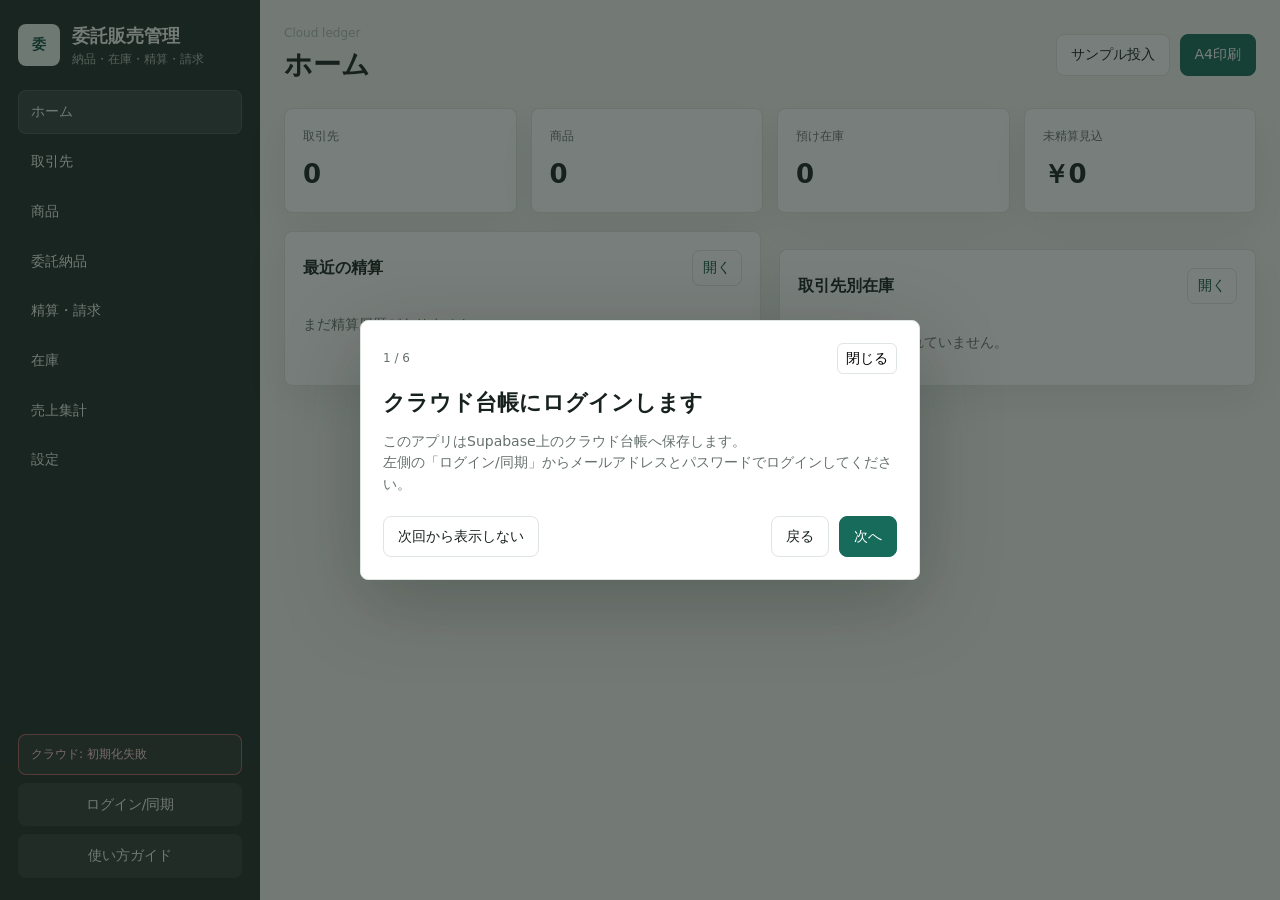
==== commit 002f0318: "Simplify to personal Supabase ledger" ====
--- a/index.html
+++ b/index.html
@@ -29,7 +29,7 @@
       </div>
 
       <div id="authSignedOut" class="auth-section">
-        <p class="muted">共同利用者ごとに別々のアカウントを使い、同じ台帳を共有できます。</p>
+        <p class="muted">ログインすると、自分専用のクラウド台帳を同期できます。</p>
         <label>メールアドレス<input id="authEmail" type="email" autocomplete="email" placeholder="name@example.com"></label>
         <label>パスワード<input id="authPassword" type="password" autocomplete="current-password" placeholder="8文字以上"></label>
         <div class="form-actions">
@@ -43,20 +43,10 @@
           <span>ログイン中</span>
           <strong id="cloudUserEmail">-</strong>
         </div>
-        <label>使用する台帳<select id="workspaceSelect"></select></label>
         <div class="form-actions">
           <button id="loadCloudLedger" class="secondary-button" type="button">クラウドから読込</button>
           <button id="saveCloudLedger" class="primary-button" type="button">クラウドへ保存</button>
         </div>
-        <div class="cloud-account">
-          <span>参加コード</span>
-          <strong id="workspaceInviteCode">-</strong>
-        </div>
-        <p class="field-help">共有相手は、この参加コードを入力すると同じ台帳を使えます。</p>
-        <label>新しい台帳名<input id="newWorkspaceName" placeholder="委託販売台帳"></label>
-        <button id="createWorkspace" class="secondary-button" type="button">台帳を作成</button>
-        <label>参加コード<input id="joinWorkspaceCode" placeholder="例: A1B2C3D4E5F6"></label>
-        <button id="joinWorkspace" class="secondary-button" type="button">台帳に参加</button>
         <button id="signOutSupabase" class="text-button" type="button">ログアウト</button>
       </div>
     </section>
@@ -84,22 +74,14 @@
       <div class="side-actions">
         <div id="supabaseStatus" class="cloud-status">クラウド: 未設定</div>
         <button id="openCloudPanel" class="ghost-button">ログイン/同期</button>
-        <div id="autoSaveStatus" class="save-status">自動保存: 未設定</div>
         <button id="showGuide" class="ghost-button">使い方ガイド</button>
-        <button id="chooseAutoSaveFile" class="ghost-button">自動保存先設定</button>
-        <button id="openLedgerFile" class="ghost-button">台帳ファイル読込</button>
-        <button id="exportData" class="ghost-button">手動バックアップ</button>
-        <label class="ghost-button file-button">
-          予備データ読込
-          <input id="importData" type="file" accept="application/json">
-        </label>
       </div>
     </aside>
 
     <main class="workspace">
       <header class="topbar">
         <div>
-          <p class="eyebrow">Local ledger</p>
+          <p class="eyebrow">Cloud ledger</p>
           <h2 id="viewTitle">ホーム</h2>
         </div>
         <div class="top-actions">
@@ -108,16 +90,6 @@
         </div>
       </header>
 
-      <section id="setupPrompt" class="setup-prompt" hidden>
-        <div>
-          <strong>台帳ファイルの自動保存先が未設定です</strong>
-          <p>実運用前に保存先JSONを設定すると、登録・編集のたびにローカルファイルへ自動保存されます。</p>
-        </div>
-        <div class="setup-actions">
-          <button id="setupAutoSaveFile" class="primary-button">保存先を設定</button>
-          <button id="dismissSetupPrompt" class="secondary-button">あとで</button>
-        </div>
-      </section>
 
       <section id="dashboard" class="view active">
         <div class="stats-grid">
@@ -382,5 +354,3 @@
   <script src="app.js"></script>
 </body>
 </html>
-
-
--- a/styles.css
+++ b/styles.css
@@ -1146,8 +1146,6 @@
   }
 
   .side-actions #supabaseStatus,
-  .side-actions #googleDriveStatus,
-  .side-actions #autoSaveStatus,
   .side-actions #openCloudPanel {
     display: flex !important;
     align-items: center;
@@ -1488,8 +1486,6 @@
   }
 
   .side-actions #supabaseStatus,
-  .side-actions #googleDriveStatus,
-  .side-actions #autoSaveStatus,
   .side-actions #openCloudPanel {
     min-height: 50px;
     padding: 12px 14px;
@@ -1717,4 +1713,3 @@
     page-break-after: always;
   }
 }
-
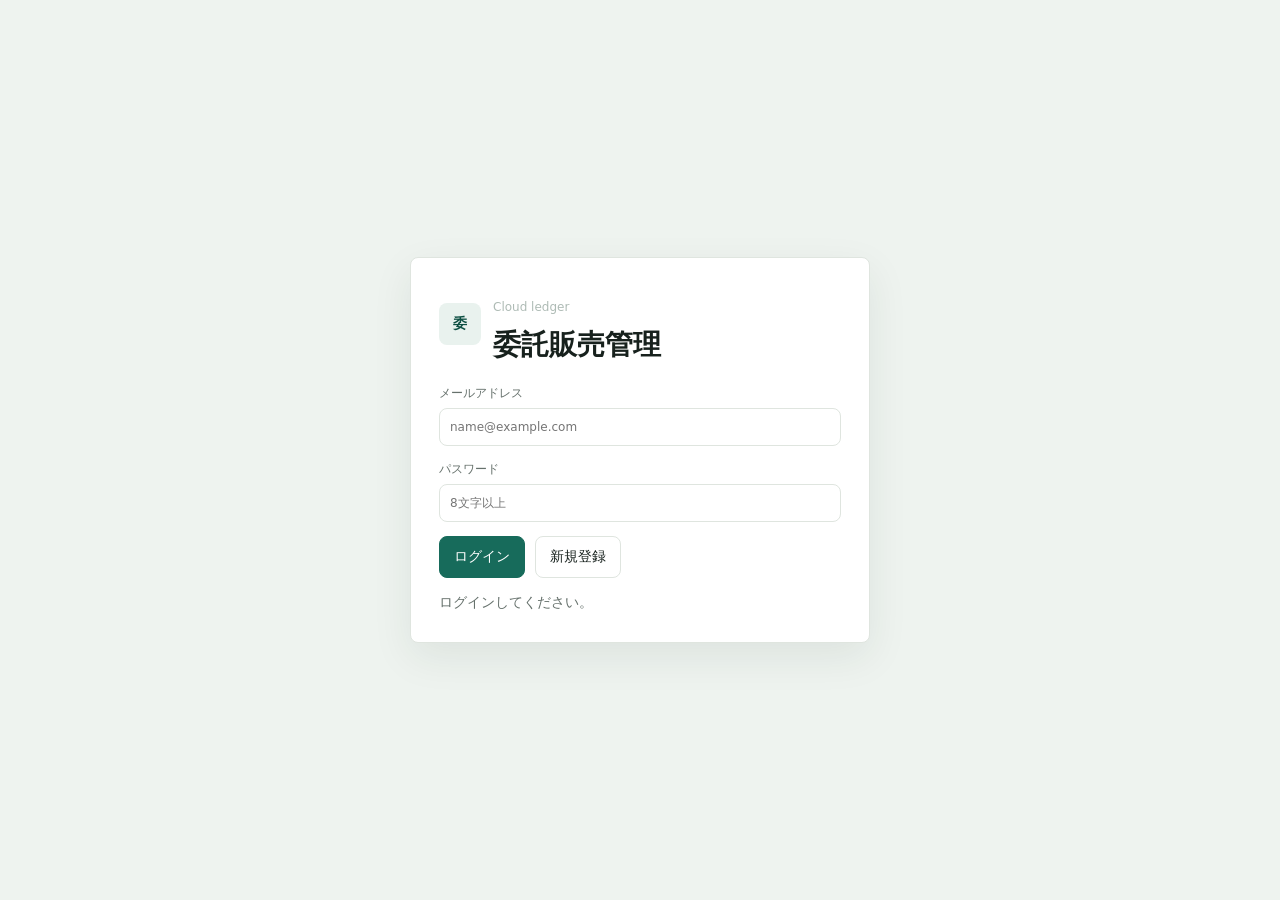
==== commit 4b3ea1be: "Add login screen gate" ====
--- a/index.html
+++ b/index.html
@@ -14,6 +14,29 @@
   <link rel="stylesheet" href="styles.css">
 </head>
 <body>
+  <div id="loginScreen" class="login-screen">
+    <section class="login-card" aria-labelledby="loginTitle">
+      <div class="login-brand">
+        <div class="brand-mark">委</div>
+        <div>
+          <p class="eyebrow">Cloud ledger</p>
+          <h1 id="loginTitle">委託販売管理</h1>
+        </div>
+      </div>
+      <div id="loginConfigNotice" class="notice warning" hidden>
+        Supabaseの接続先が未設定です。supabase-config.js にURLとanon keyを設定してください。
+      </div>
+      <form id="loginForm" class="login-form">
+        <label>メールアドレス<input id="loginEmail" type="email" autocomplete="email" placeholder="name@example.com" required></label>
+        <label>パスワード<input id="loginPassword" type="password" autocomplete="current-password" placeholder="8文字以上" required></label>
+        <div class="form-actions">
+          <button id="loginSubmit" class="primary-button" type="submit">ログイン</button>
+          <button id="loginSignUp" class="secondary-button" type="button">新規登録</button>
+        </div>
+      </form>
+      <p id="loginStatus" class="login-status" role="status">接続を確認しています。</p>
+    </section>
+  </div>
   <div id="cloudAuthPanel" class="auth-shell" hidden>
     <section class="auth-card">
       <div class="auth-head">
@@ -52,7 +75,7 @@
     </section>
   </div>
 
-  <div class="app-shell">
+  <div id="appShell" class="app-shell" hidden>
     <aside class="sidebar">
       <div class="brand">
         <div class="brand-mark">委</div>
--- a/styles.css
+++ b/styles.css
@@ -35,6 +35,72 @@
 
 button {
   cursor: pointer;
+}
+
+button:disabled {
+  cursor: not-allowed;
+  opacity: 0.65;
+}
+
+.login-screen {
+  min-height: 100vh;
+  display: grid;
+  place-items: center;
+  padding: 24px;
+  background: #eef3ef;
+}
+
+.login-screen[hidden] {
+  display: none;
+}
+
+.login-card {
+  width: min(460px, 100%);
+  padding: 28px;
+  background: var(--surface);
+  border: 1px solid var(--line);
+  border-radius: 8px;
+  box-shadow: var(--shadow);
+}
+
+.login-brand {
+  display: flex;
+  align-items: center;
+  gap: 12px;
+  margin-bottom: 22px;
+}
+
+.login-brand h1,
+.login-status {
+  margin: 0;
+}
+
+.login-brand h1 {
+  font-size: 28px;
+  line-height: 1.2;
+}
+
+.login-form {
+  display: grid;
+  gap: 14px;
+}
+
+.login-status {
+  min-height: 22px;
+  margin-top: 14px;
+  color: var(--muted);
+}
+
+.login-status.ready {
+  color: var(--accent-strong);
+}
+
+.login-status.error {
+  color: var(--danger);
+}
+
+.app-shell[hidden] {
+  display: none;
 }
 
 .app-shell {
@@ -1699,6 +1765,9 @@
     background: #fff;
   }
 
+  .login-screen,
+  .auth-shell,
+  .onboarding,
   .app-shell,
   #toast {
     display: none !important;
